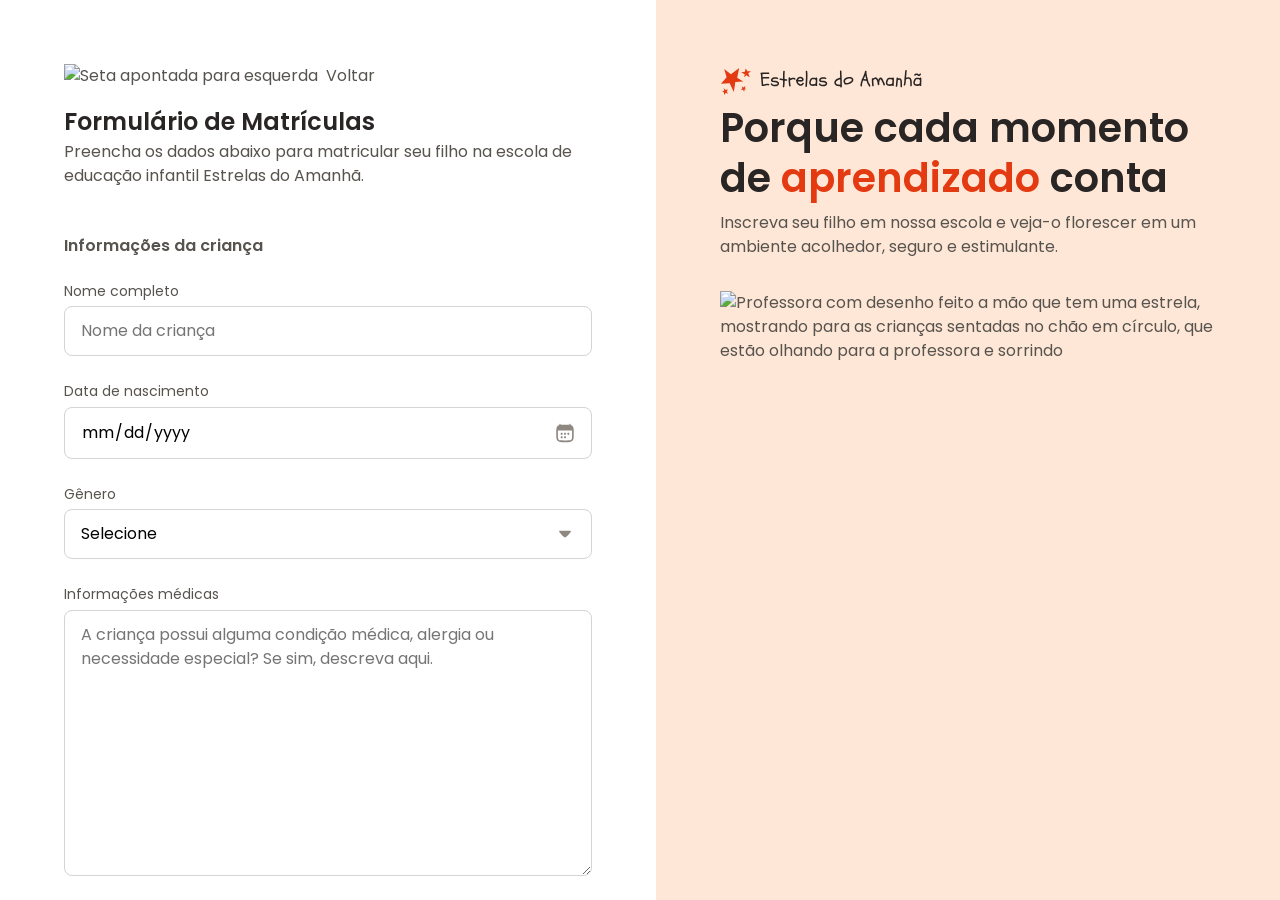
==== NILTON ESTUDOS/Formulario de Matriculas/index.html @ 213138cb "input date and select" ====
<!DOCTYPE html>
<html lang="pt-br">
<head>
  <link rel="preconnect" href="https://fonts.googleapis.com">
  <link rel="preconnect" href="https://fonts.gstatic.com" crossorigin>
  <meta charset="UTF-8">
  <meta name="viewport" content="width=device-width, initial-scale=1.0">
  <title>Estrelas do Amanhã</title>

  <link rel="stylesheet" href="styles/index.css">
  <link href="https://fonts.googleapis.com/css2?family=Archivo:ital,wght@0,100..900;1,100..900&family=Poppins:ital,wght@0,100;0,200;0,300;0,400;0,500;0,600;0,700;0,800;0,900;1,100;1,200;1,300;1,400;1,500;1,600;1,700;1,800;1,900&display=swap" rel="stylesheet">
</head>
<body>
  <div id="app">
    <main>
      <div class="main-container">
        <div>
          <div class="back">
            <img src="icons/arrow-left-02.svg" alt="Seta apontada para esquerda">
            <span>Voltar</span>
          </div>
          <h1>Formulário de Matrículas</h1>
          <p>Preencha os dados abaixo para matricular seu filho na escola de educação infantil Estrelas do Amanhã.</p>
          
          <form action="" method="post" enctype="multipart/form-data">
         <fieldset id="child-info" class="child-info">
          <legend>Informações da criança</legend>

          <div class="input-wrapper">
            <label for="fullname">Nome completo</label>
            <input 
            name="fullname"
            id="fullname"
            type="text" 
            placeholder="Nome da criança">
          </div>

          <div class="input-wrapper">
            <label for="birthdate">Data de nascimento</label>
            <input 
            name="birthdate"
            id="birthdate"
            type="date"
            lang="pt-BR" 
            placeholder="dd/mm/aaaa">
          </div>

          <div class="select-wrapper">
            <label for="gender">Gênero</label>
            <select name="gender" id="gender">
              <option value="">Selecione</option>
              <option value="male">Masculino</option>
              <option value="female">Feminino</option>
              <option value="NA">Prefiro Não Informar</option>
            </select>
          </div>

          <div class="textarea-wrapper">
            <label for="medical-info">Informações médicas</label>
            <textarea 
            name="medical-info"
            id="medical-info" 
            cols="30" 
            rows="10"
            placeholder="A criança possui alguma condição médica, alergia ou necessidade especial? Se sim, descreva aqui."></textarea>
            </textarea>
          </div>

          <div class="droparea-wrapper">
            <label for="birth-file">Certidão de nascimento</label>
            <input 
            name="birth-file"
            type="file" 
            id="birth-file">
            <img src="icons/cloud-upload.svg" alt="Ícone de upload">
            <p>
              Clique aqui para <br>
              Selecionar os arquivos
            </p>
          </div>
         </fieldset>   

         <fieldset id="address" class="Adress">
          <legend>Endereço Residencial</legend>

          <div class="input-wrapper">
            <label for="person-in-charge">Nome do Responsável</label>
            <input 
            name="person-in-charge"
            type="text" 
            id="person-in-charge" 
            placeholder="Nome do Responsável">
            <p>Principal responsável legal e contato de emergência</p>
          </div>

          <div class="input-wrapper">
            <label for="phone-number">Telefone</label>
            <input 
            name="phone-number"
            type="tel" 
            id="phone-number" 
            placeholder="(77) 9 8878-9123">
          </div>
          
          <div class="input-wrapper">
            <label for="email">Email</label>
            <input 
            name="email"
            type="email" 
            id="email" 
            placeholder="seu.email@exemplo.com"
            minlength="7"
            maxlength="254"
            required>
          </div>
          </fieldset>

        <fieldset id="enroll-options" class="enroll-options">
        <legend>Opções de matrícula</legend>

          <div class="input-wrapper">
            <label for="enroll-type">Seleciona o turno de estudo</label>
            <input 
            name="enroll-type"
            type="radio" 
            id="morning"
            name="enroll-type"
            value="morning">
            <label for="morning">Manhã</label>
            <img src="Icons/sun-cloud-02.svg" alt="Ícone de sol com nuvem">

            <input 
            name="enroll-type"
            type="radio" 
            id="afternoon"
            name="enroll-type"
            value="afternoon">
            <label for="afternoon">Tarde</label>
            <img src="icons/sun-02.svg" alt="Ícone de sol">
          </div>

        </fieldset>

        </form>
        </div>
      </div>
    </main>

    <aside>
      <div class="aside-container"></div>
      <header>
        <img id="class" src="assets/logo.svg" alt="Logo da escola Estrelas do Amanhã">
        <h2>Porque cada momento de <span>aprendizado</span> conta</h2>
        <p>Inscreva seu filho em nossa escola e veja-o florescer em um ambiente acolhedor, seguro e estimulante.</p>
      </header>
      <img id="illustration" src="assets/illustration.svg" alt="Professora com desenho feito a mão que tem uma estrela, mostrando para as crianças sentadas no chão em círculo, que estão olhando para a professora e sorrindo">
    </aside>
  </div>
</body>
</html>
---- NILTON ESTUDOS/Formulario de Matriculas/styles/index.css ----
@import url(global.css);
@import url(layout.css);
@import url(forms.css);
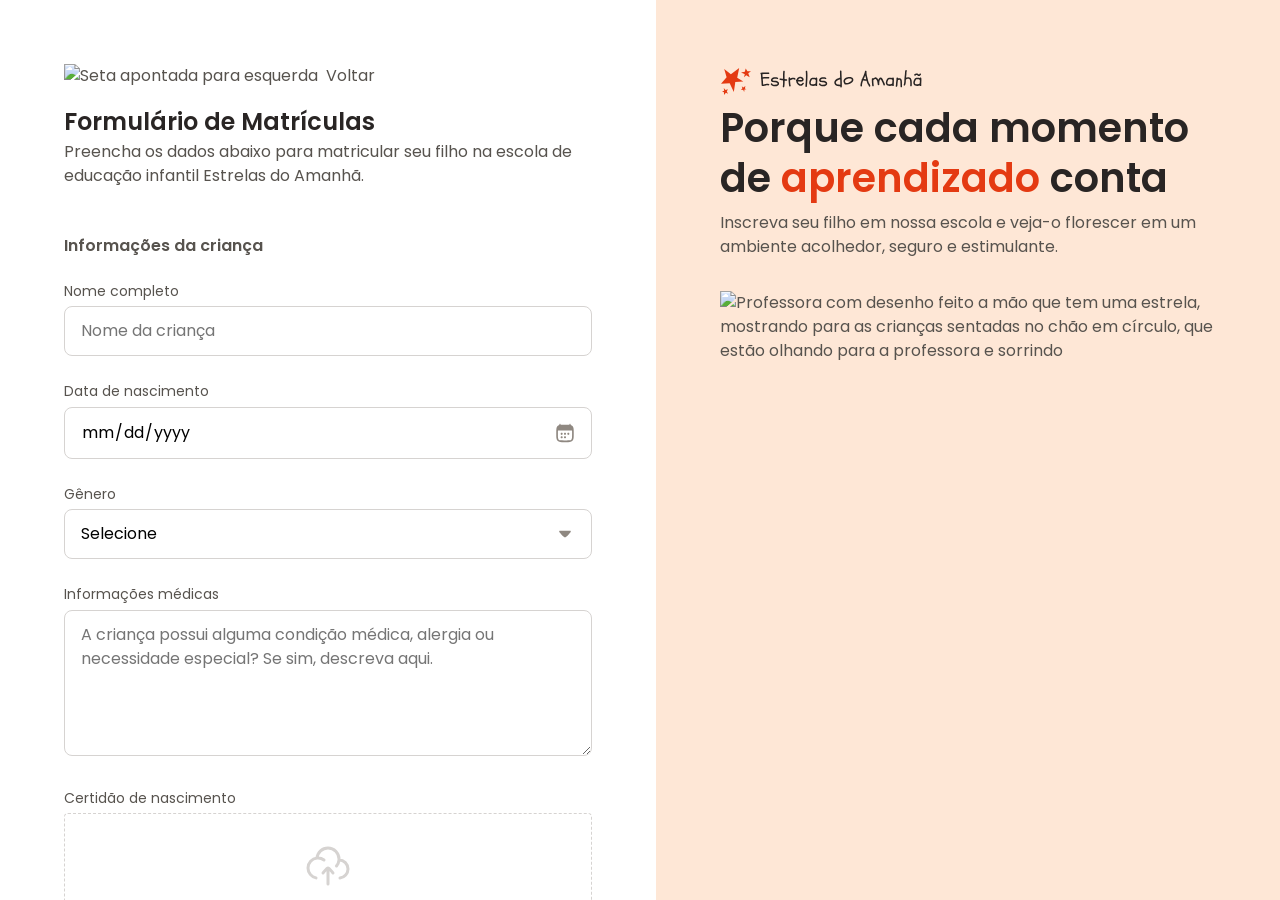
==== commit d7be0980: "working on send files" ====
--- a/NILTON ESTUDOS/Formulario de Matriculas/index.html
+++ b/NILTON ESTUDOS/Formulario de Matriculas/index.html
@@ -61,22 +61,31 @@
             name="medical-info"
             id="medical-info" 
             cols="30" 
-            rows="10"
+            rows="5"
             placeholder="A criança possui alguma condição médica, alergia ou necessidade especial? Se sim, descreva aqui."></textarea>
             </textarea>
           </div>
 
           <div class="droparea-wrapper">
             <label for="birth-file">Certidão de nascimento</label>
+            <div class="dropzone">
             <input 
             name="birth-file"
             type="file" 
             id="birth-file">
-            <img src="icons/cloud-upload.svg" alt="Ícone de upload">
+            
+            <svg width="48" height="48" viewBox="0 0 48 48" fill="none" xmlns="http://www.w3.org/2000/svg">
+<path d="M34.9552 18.0221C34.97 18.022 34.985 18.022 35 18.022C39.9706 18.022 44 22.0588 44 27.0386C44 31.6796 40.5 35.5016 36 36M34.9552 18.0221C34.9848 17.6921 35 17.3579 35 17.0202C35 10.9339 30.0752 6 24 6C18.2465 6 13.5247 10.4253 13.0408 16.0638M34.9552 18.0221C34.7506 20.2952 33.8572 22.3692 32.4856 24.033M20.001 18.022C18.3295 16.7639 16.2516 16.0183 14 16.0183C13.6765 16.0183 13.3565 16.0337 13.0408 16.0638C7.96796 16.5475 4 20.8278 4 26.0366C4 30.8834 7.43552 34.9264 12 35.8546" stroke="#D6D3D1" stroke-width="3" stroke-linecap="round" stroke-linejoin="round"/>
+<path d="M24 26V42M24 26C22.5996 26 19.9831 29.9886 19 31M24 26C25.4004 26 28.017 29.9886 29 31" stroke="#D6D3D1" stroke-width="3" stroke-linecap="round" stroke-linejoin="round"/>
+</svg>
+
+
             <p>
               Clique aqui para <br>
               Selecionar os arquivos
             </p>
+            </div>
+
           </div>
          </fieldset>   
 
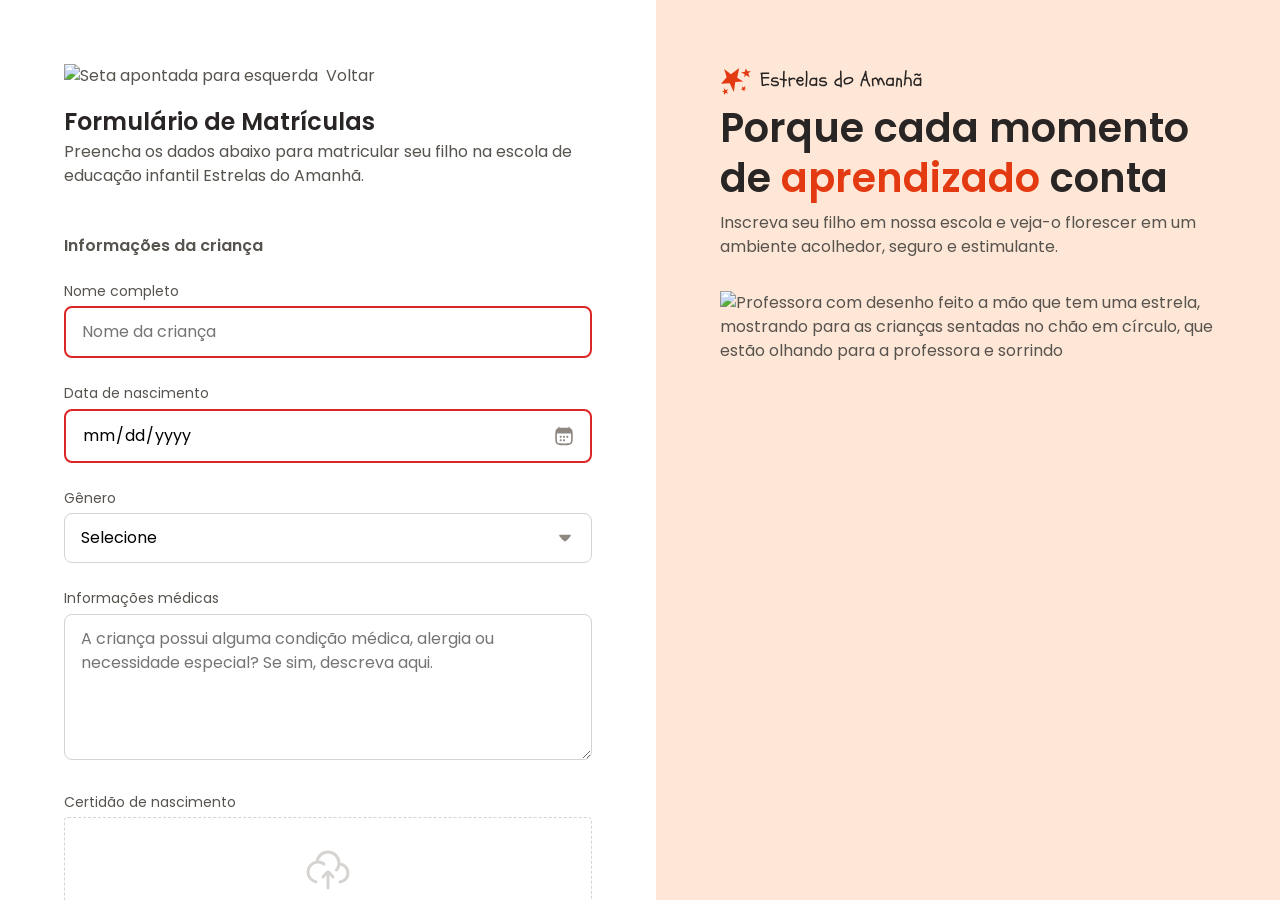
==== commit bba48b15: "gardian info" ====
--- a/NILTON ESTUDOS/Formulario de Matriculas/index.html
+++ b/NILTON ESTUDOS/Formulario de Matriculas/index.html
@@ -32,7 +32,8 @@
             name="fullname"
             id="fullname"
             type="text" 
-            placeholder="Nome da criança">
+            placeholder="Nome da criança"
+            required>
           </div>
 
           <div class="input-wrapper">
@@ -42,12 +43,13 @@
             id="birthdate"
             type="date"
             lang="pt-BR" 
-            placeholder="dd/mm/aaaa">
+            placeholder="dd/mm/aaaa"
+            required>
           </div>
 
           <div class="select-wrapper">
             <label for="gender">Gênero</label>
-            <select name="gender" id="gender">
+            <select name="gender" id="gender" required>
               <option value="">Selecione</option>
               <option value="male">Masculino</option>
               <option value="female">Feminino</option>
@@ -68,7 +70,7 @@
 
           <div class="droparea-wrapper">
             <label for="birth-file">Certidão de nascimento</label>
-            <div class="dropzone">
+            <div class="dropzone" required>
             <input 
             name="birth-file"
             type="file" 
@@ -79,7 +81,6 @@
 <path d="M24 26V42M24 26C22.5996 26 19.9831 29.9886 19 31M24 26C25.4004 26 28.017 29.9886 29 31" stroke="#D6D3D1" stroke-width="3" stroke-linecap="round" stroke-linejoin="round"/>
 </svg>
 
-
             <p>
               Clique aqui para <br>
               Selecionar os arquivos
@@ -89,25 +90,90 @@
           </div>
          </fieldset>   
 
-         <fieldset id="address" class="Adress">
+         <fieldset id="address" class="address">
           <legend>Endereço Residencial</legend>
-
-          <div class="input-wrapper">
-            <label for="person-in-charge">Nome do Responsável</label>
-            <input 
-            name="person-in-charge"
+          
+          <div class="input-wrapper">
+            <label for="CEP">CEP</label>
+            <input
+            name="CEP"
+            type="number"
+            id="CEP"
+            placeholder="00000-000"
+            maxlength="9"
+            required>
+          </div>
+
+          <div class="flex">
+            <div class="input-wrapper flex-2">
+              <label for="street">RUA</label>
+              <input
+              name="street"
+              type="text"
+              id="street"
+              placeholder="Nome da rua"
+              required>
+            </div>
+
+            <div class="input-wrapper flex-1">
+              <label for="number">Número</label>
+              <input
+              name="number"
+              type="number"
+              id="number"
+              placeholder="Número da residência"
+              min="0"
+              required>
+            </div>
+          </div>
+
+          <div class="flex">
+            <div class="input-wrapper flex-2">
+              <label for="city">Cidade</label>
+              <input
+              name="city"
+              type="text"
+              id="city"
+              value="São Paulo"
+              disabled
+              required>
+            </div>
+
+            <div class="input-wrapper flex-1">
+              <label for="state">Estado</label>
+              <input
+              name="state"
+              type="text"
+              id="state"
+              value="SP"
+              required
+              minlength="2"
+              maxlength="2"
+              disabled>
+            </div>
+          </div>
+
+        </fieldset>
+
+          
+          <fieldset id="gardian" class="gardian">
+          <legend>Informações do Responsável</legend>
+          <div class="input-wrapper">
+            <label for="gardian">Nome do Responsável</label>
+            <input 
+            name="gardian"
             type="text" 
-            id="person-in-charge" 
+            id="gardian" 
             placeholder="Nome do Responsável">
-            <p>Principal responsável legal e contato de emergência</p>
-          </div>
-
-          <div class="input-wrapper">
-            <label for="phone-number">Telefone</label>
-            <input 
-            name="phone-number"
+            <small>Principal responsável legal e contato de emergência</small>
+          </div>
+
+          <div class="input-wrapper">
+            <label for="phone">Telefone</label>
+            <input 
+            name="phone"
             type="tel" 
-            id="phone-number" 
+            id="phone" 
             placeholder="(77) 9 8878-9123">
           </div>
           
@@ -121,6 +187,10 @@
             minlength="7"
             maxlength="254"
             required>
+            <div class="error">
+              <img src="Icons/alert-circle.svg" alt="Ícone de alerta vermelho">
+              <span>Insira um email válido</span>
+            </div>
           </div>
           </fieldset>
 
